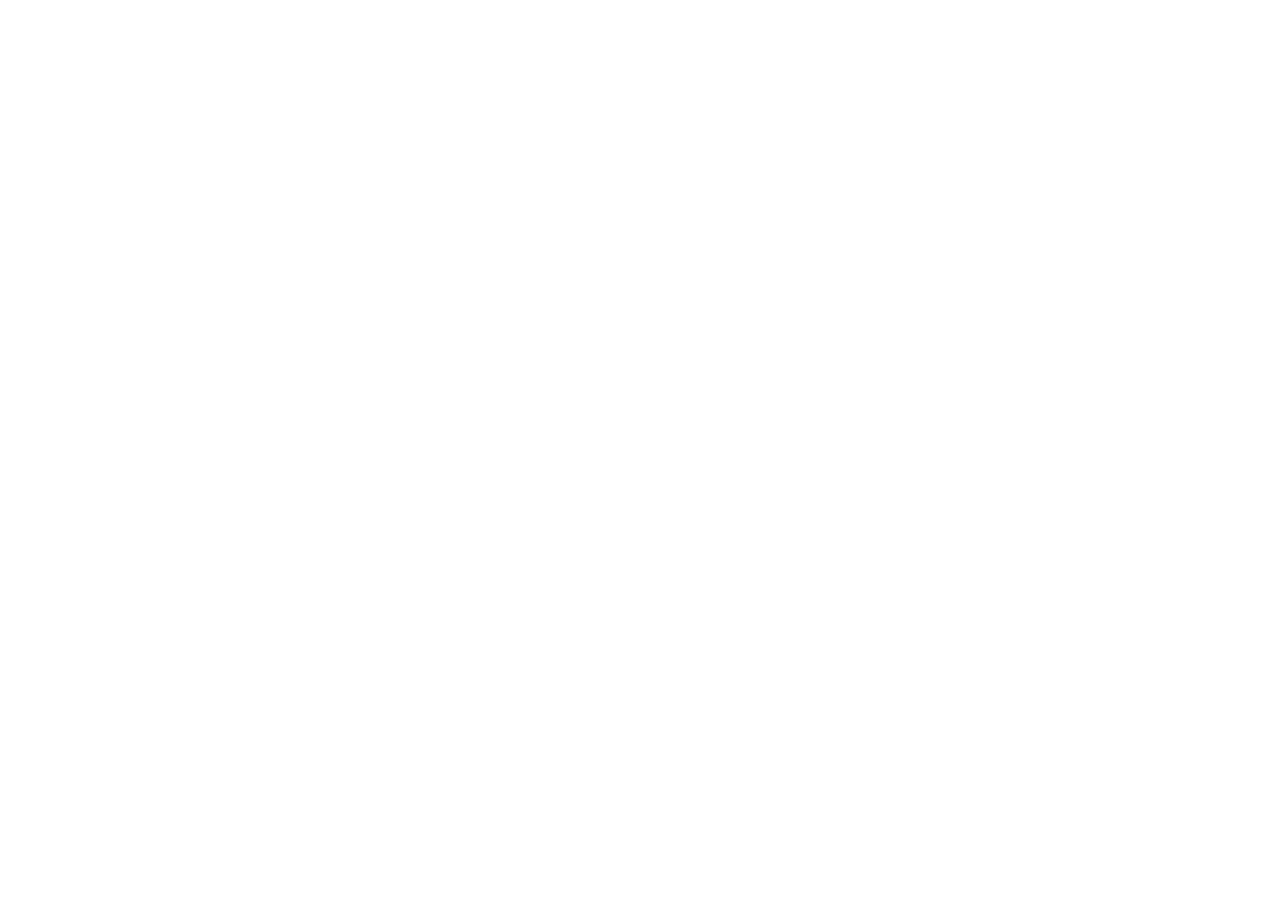
==== hp/index.html @ 1f4e2b97 "updating" ====
<!DOCTYPE html>
<html>
	<head>
		<title></title>
		<meta charset="UTF-8">
		<meta name="viewport" content="width=device-width, initial-scale=1, maximum-scale=1, user-scalable=1.0">
		<link href='../css/reset.css' rel='stylesheet'> 
		<link href='css/style.css' rel='stylesheet'> 
	</head>

	<body>

		<div id='wrapper'>
			<video id='intro_video' width="100%" autoplay>
			  <source src="video/hp_omen.mp4" type="video/mp4">
			</video>
		</div>


		<script src='../js/jquery-1.11.2.min.js'></script>
		<script src='../js/mobile-detect.min.js'></script>
		<script src='js/script.js'></script>
	</body>

</html>
---- hp/css/style.css ----
html {
	width: 100%;
	height: 100%;
}

body {
	width: 100%;
	height: 100%;
	position: absolute;
	
}

#wrapper {
	width: 960px;
	position: relative;
	margin: 0 auto;
}

#intro_video {
	margin-top: 100px;
}
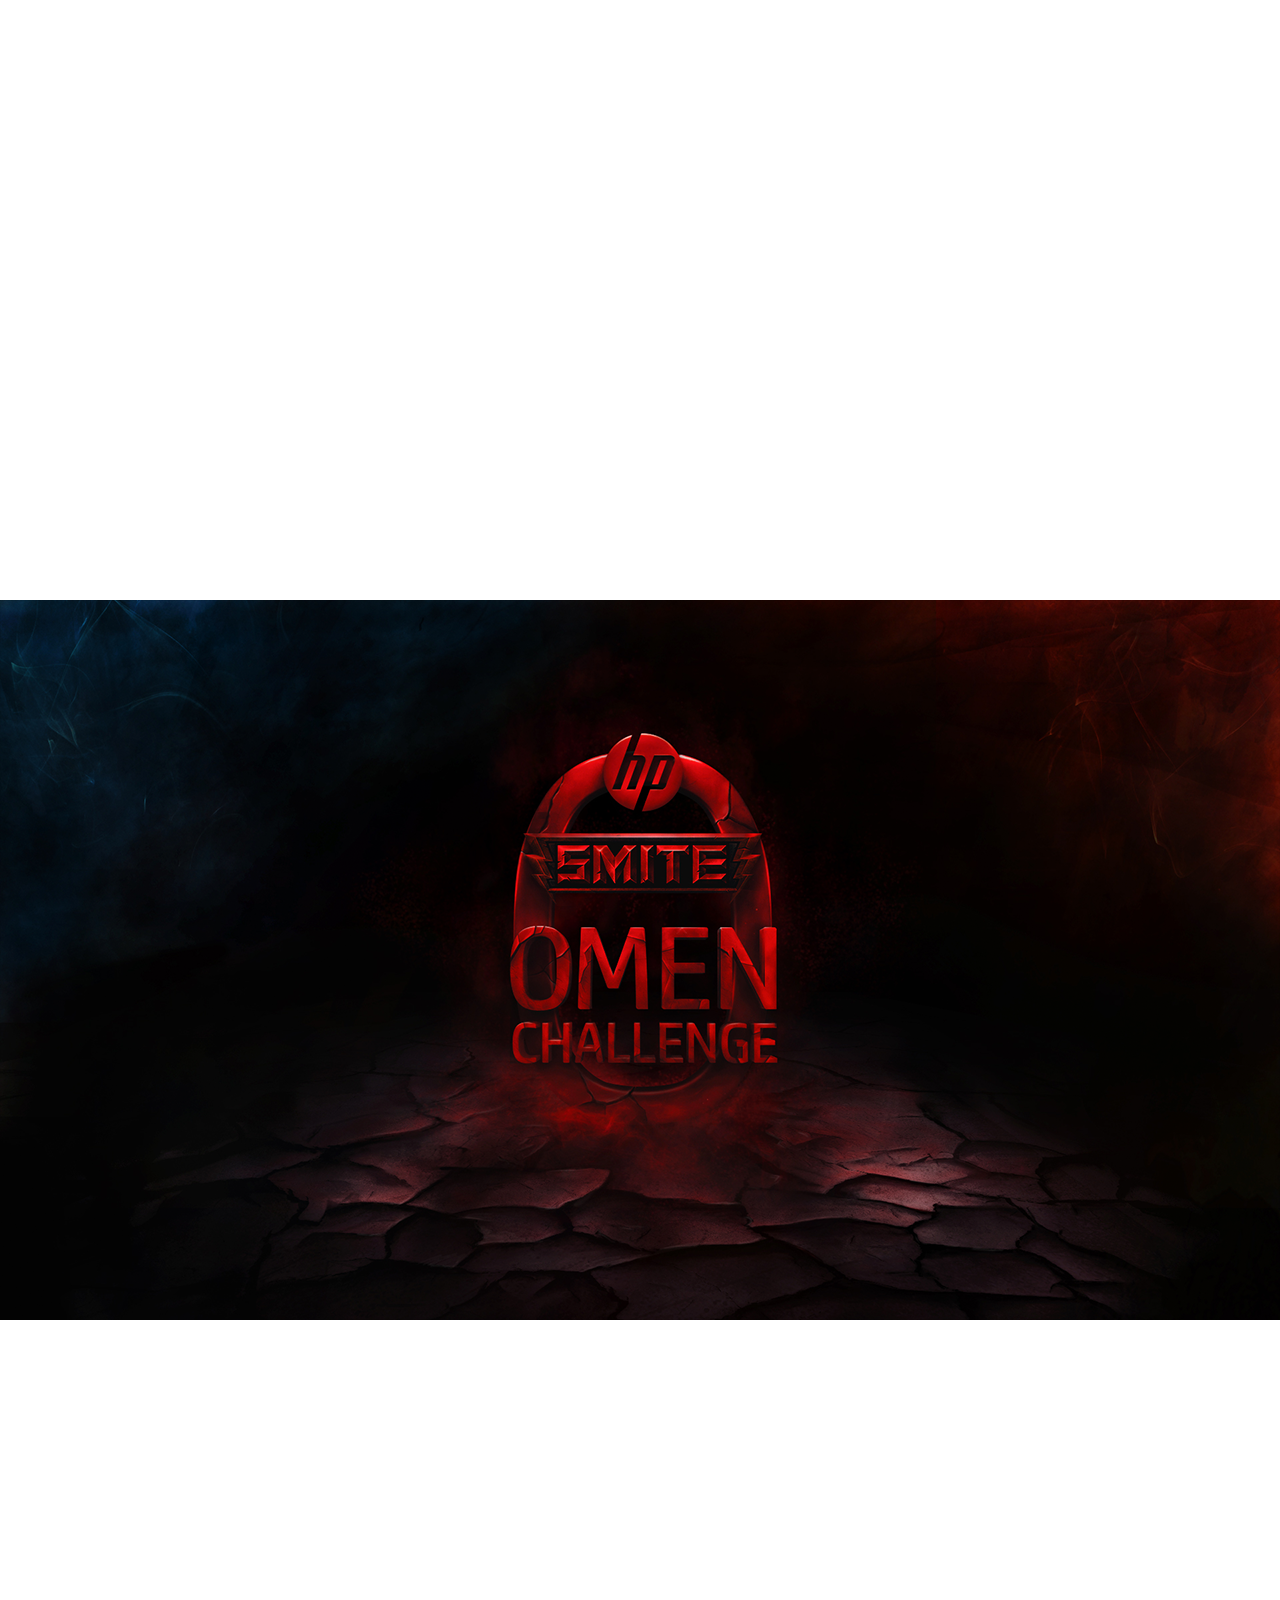
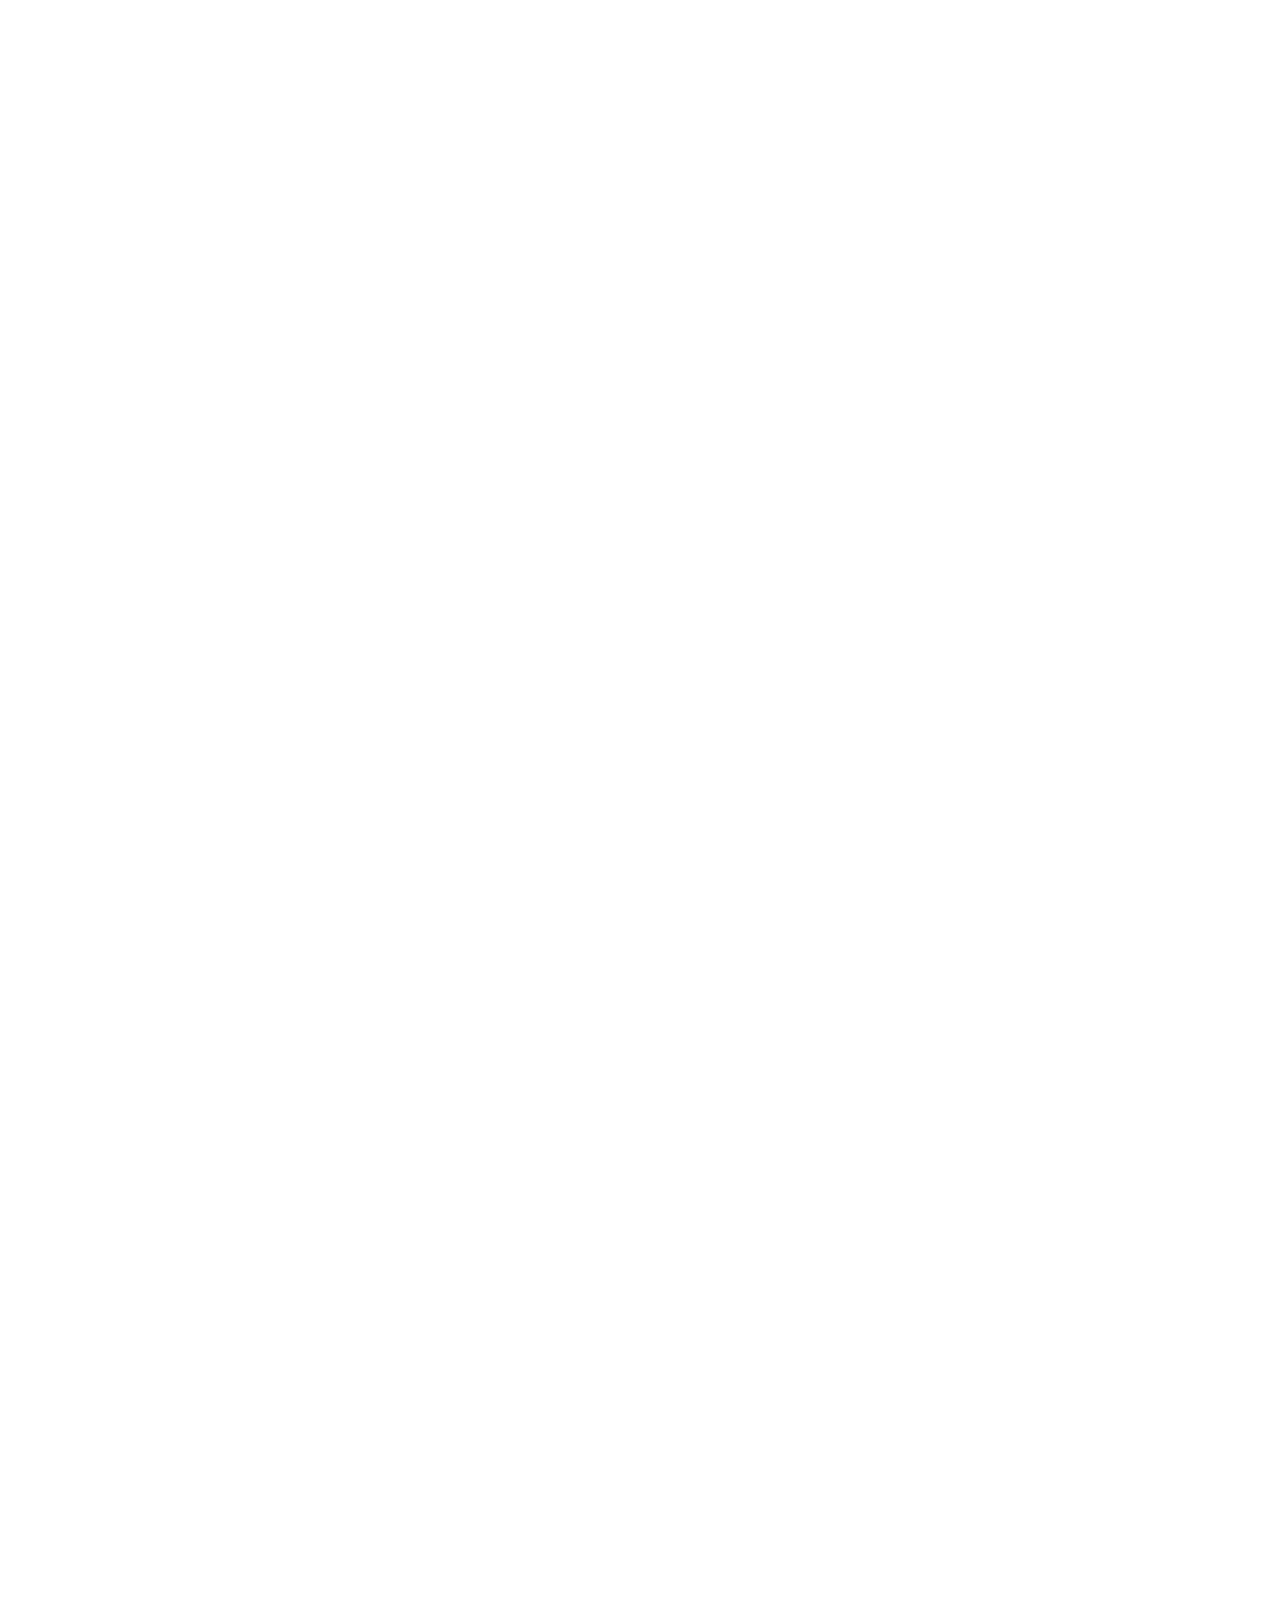
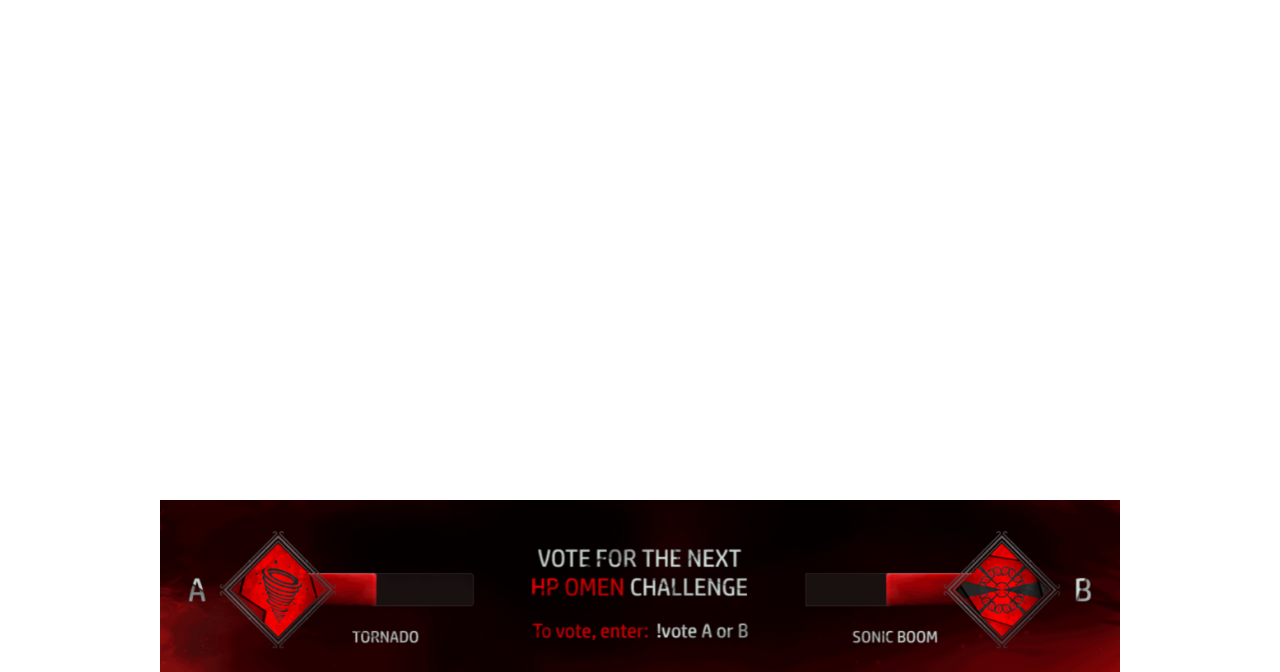
==== commit 060913a2: "updating hp" ====
--- a/hp/index.html
+++ b/hp/index.html
@@ -11,10 +11,37 @@
 	<body>
 
 		<div id='wrapper'>
-			<video id='intro_video' width="100%" autoplay>
-			  <source src="video/hp_omen.mp4" type="video/mp4">
-			</video>
+
+			<div id='text_intro'>
+			</div>
+
+			<div id='img_intro'></div>
+
+			<div id='description'>
+				<div id='description_text'></div>
+				<div id='description_video'>
+					<iframe src="https://player.vimeo.com/video/129661946?color=fc0532&title=0&byline=0&portrait=0" frameborder="0" webkitallowfullscreen mozallowfullscreen allowfullscreen></iframe>
+				</div>
+			</div>
+			
+			<div id='countdown'>
+				<div id='countdown_description'></div>
+				<div id='countdown_video'>
+					<video autoplay loop>
+					  <source src="video/countdown.mp4" type="video/mp4">
+					</video>
+				</div>
+			</div>
+
+			<div id='voting'>
+				<div id='voting_text'></div>
+				<div class='voting_image' id='vote1'></div>
+			</div>
+
 		</div>
+
+		<!-- <iframe src="https://player.vimeo.com/video/129661946?color=fc0532&title=0&byline=0&portrait=0"  frameborder="0" webkitallowfullscreen mozallowfullscreen allowfullscreen></iframe> -->
+
 
 
 		<script src='../js/jquery-1.11.2.min.js'></script>
--- a/hp/css/style.css
+++ b/hp/css/style.css
@@ -10,12 +10,110 @@
 	
 }
 
+
+
 #wrapper {
-	width: 960px;
+	width: 100%;
 	position: relative;
 	margin: 0 auto;
 }
 
-#intro_video {
-	margin-top: 100px;
-}+#text_intro {
+	width: 100%;
+	height: 600px;
+	position: relative;
+}
+
+
+#img_intro {
+	width: 100%;
+	position: relative;
+	background: url('../img/bg_video.png');
+	background-size: cover;
+}
+
+#description {
+	width: 100%;
+	position: relative;
+}
+
+#description_text {
+	width: 100%;
+	position: relative;
+	height: 500px;
+}
+
+#description_video {
+	width: 100%;
+	height: 540px;
+	position: relative;
+/*	width: 960px;*/
+/*	margin: 0 auto;*/
+	
+}
+
+
+
+iframe {
+	position: relative;
+	width: 960px;
+	height: 540px;
+	float: right;
+/*	margin-left: 100px;*/
+
+}
+
+
+#countdown {
+	width: 100%;
+	position: relative;
+}
+
+#countdown_description {
+	position: relative;
+	width: 100%;
+	height: 400px;
+
+}
+
+#countdown_video {
+	width: 100%;
+	height: 540px;
+	position: relative;
+		/*width: 960px;
+		margin: 0 auto;*/
+}
+
+video {
+	width: 960px;
+	height: 540px;
+	margin:0;
+    padding:0;  
+/*    float: right;*/
+
+}
+
+#voting {
+	width: 100%;
+	position: relative;
+}
+
+#voting_text {
+	width: 100%;
+	position: relative;
+	height: 400px;
+}
+
+.voting_image {
+	width: 960px;
+	height: 172px;
+	background-color: black;
+	position: relative;
+	margin: 0 auto;
+/*	margin-top: 5px;*/
+}
+
+#vote1 {
+	background: url('../img/gif_7.gif');
+	background-size: cover;
+}
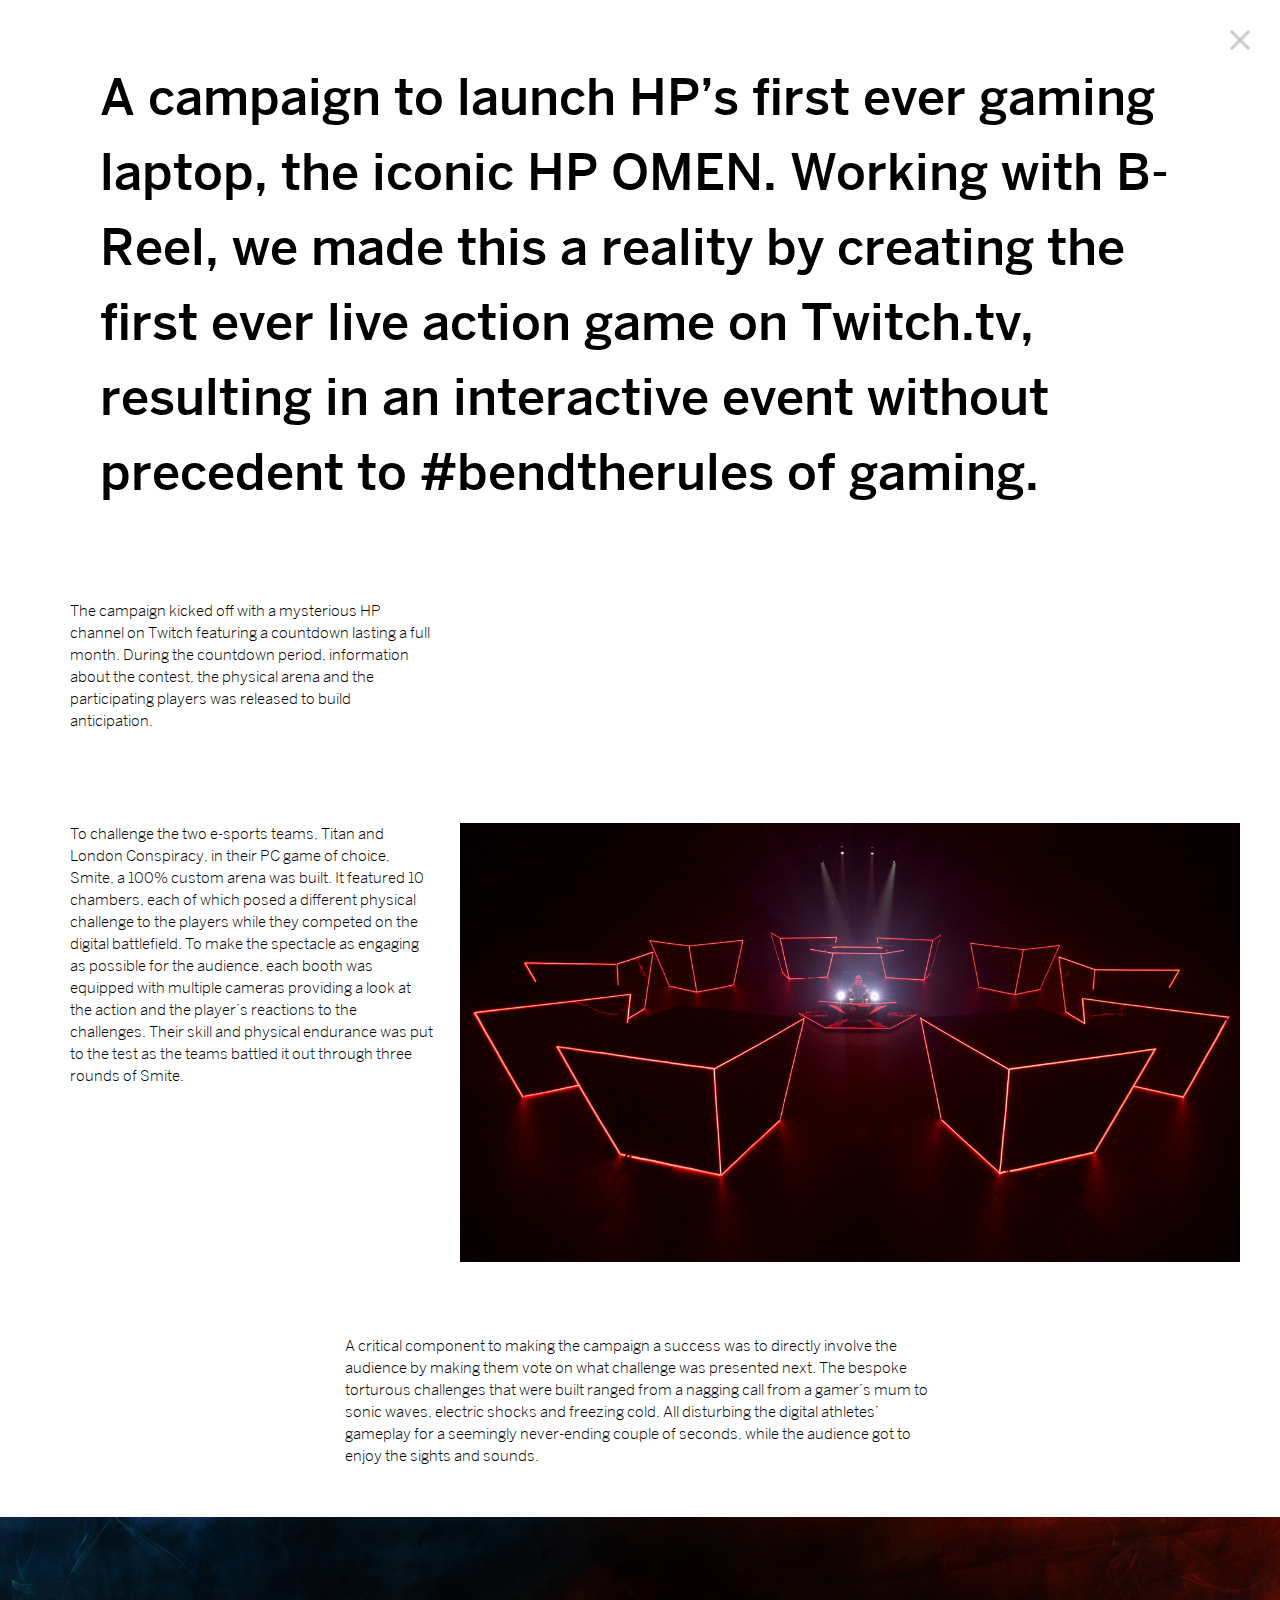
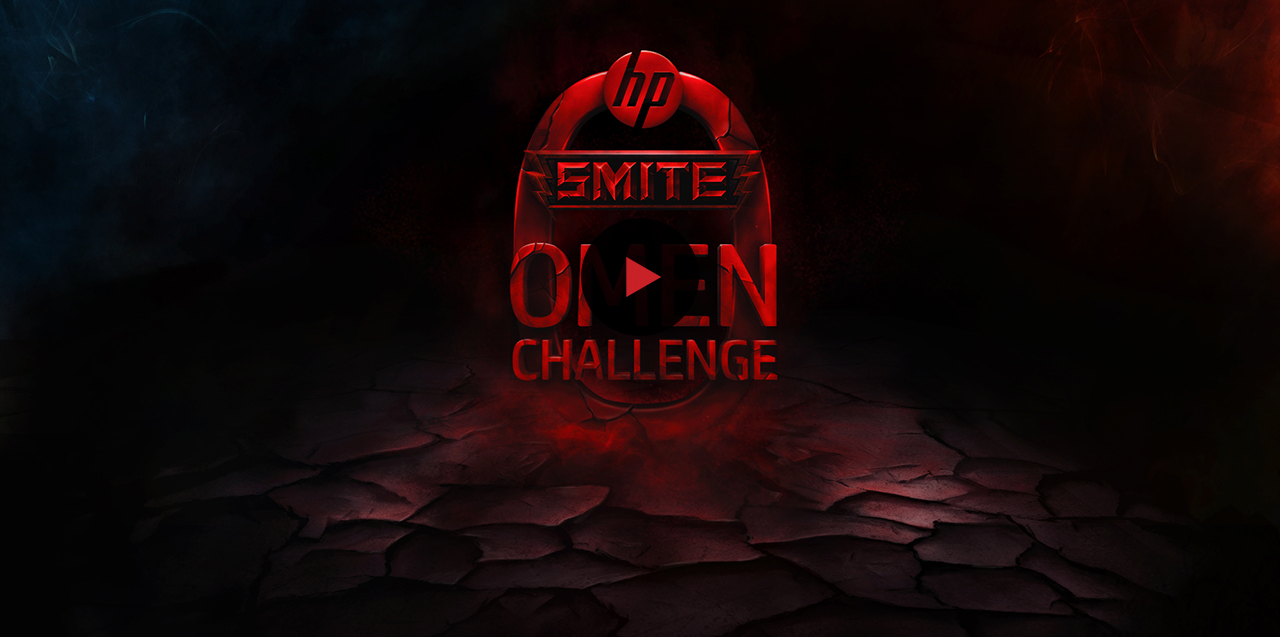
==== commit 4f1a3e83: "hp omen design" ====
--- a/hp/index.html
+++ b/hp/index.html
@@ -11,39 +11,67 @@
 	<body>
 
 		<div id='wrapper'>
+			<a href='../index.html'>
+				<div id='back'></div>
+			</a>
 
 			<div id='text_intro'>
+				<h1>A campaign to launch HP’s first ever gaming laptop, the iconic HP OMEN. Working with B-Reel, we made this a reality by creating the first ever live action game on Twitch.tv, resulting in an interactive event without precedent to #bendtherules of gaming.</h1> 
 			</div>
 
-			<div id='img_intro'></div>
+			<!-- <div id='img_intro'></div> -->
+
+			<div class='row' id='countdown'>
+				<div class='row_content'>
+					<div class='left_text'id='countdown_description'>
+						<p>The campaign kicked off with a mysterious HP channel on Twitch featuring a countdown lasting a full month. During the countdown period, information about the contest, the physical arena and the participating players was released to build anticipation.</p>
+					</div>
+
+					<div class='right_image' id='countdown_video'>
+						<div class='mobile_video'></div>
+						<video autoplay loop>
+						  <source src="video/countdown.mp4" type="video/mp4">
+						</video>
+					</div>
+				</div>
+			</div>
+
+			<div class='row' id='arena'>
+				<div class='row_content'>
+					<div class='left_text'id='arena_description'>
+						<p>To challenge the two e-sports teams, Titan and London Conspiracy, in their PC game of choice, Smite, a 100% custom arena was built. It featured 10 chambers, each of which posed a different physical challenge to the players while they competed on the digital battlefield. To make the spectacle as engaging as possible for the audience, each booth was equipped with multiple cameras providing a look at the action and the player’s reactions to the challenges. Their skill and physical endurance was put to the test as the teams battled it out through three rounds of Smite.</p>
+					</div>
+					<div class='right_image' id='arena_img'>
+						<img id='arena_image' src='img/arena.png'>
+					</div>
+				</div>
+			</div>
+
 
 			<div id='description'>
-				<div id='description_text'></div>
+				<div id='description_text'>
+					<p>A critical component to making the campaign a success was to directly involve the audience by making them vote on what challenge was presented next. The bespoke torturous challenges that were built ranged from a nagging call from a gamer’s mum to sonic waves, electric shocks and freezing cold. All disturbing the digital athletes’ gameplay for a seemingly never-ending couple of seconds, while the audience got to enjoy the sights and sounds.</p>
+				</div>
 				<div id='description_video'>
-					<iframe src="https://player.vimeo.com/video/129661946?color=fc0532&title=0&byline=0&portrait=0" frameborder="0" webkitallowfullscreen mozallowfullscreen allowfullscreen></iframe>
+
+					<iframe id='vimeo_video' src="https://player.vimeo.com/video/129661946?color=fc0532&title=0&byline=0&portrait=0" frameborder="0" webkitallowfullscreen mozallowfullscreen allowfullscreen></iframe>
+					<div id='iframe_cover'></div>
 				</div>
 			</div>
 			
-			<div id='countdown'>
-				<div id='countdown_description'></div>
-				<div id='countdown_video'>
-					<video autoplay loop>
-					  <source src="video/countdown.mp4" type="video/mp4">
-					</video>
-				</div>
-			</div>
 
-			<div id='voting'>
+
+			<!-- <div id='voting'>
 				<div id='voting_text'></div>
 				<div class='voting_image' id='vote1'></div>
-			</div>
+			</div> -->
 
 		</div>
 
 		<!-- <iframe src="https://player.vimeo.com/video/129661946?color=fc0532&title=0&byline=0&portrait=0"  frameborder="0" webkitallowfullscreen mozallowfullscreen allowfullscreen></iframe> -->
 
 
-
+		<script src="http://a.vimeocdn.com/js/froogaloop2.min.js"></script>
 		<script src='../js/jquery-1.11.2.min.js'></script>
 		<script src='../js/mobile-detect.min.js'></script>
 		<script src='js/script.js'></script>
--- a/hp/css/style.css
+++ b/hp/css/style.css
@@ -10,7 +10,32 @@
 	
 }
 
-
+#back {
+	width: 20px;
+	height: 20px;
+	position: fixed;
+	top: 30px;
+	right: 30px;
+	background:url('../img/back_2.png');
+	background-size: cover;
+	cursor: pointer;
+	z-index: 999;
+}
+
+@font-face{
+	font-family: gothic;
+    src: url('../fonts/tradeGothic.woff');
+}
+
+@font-face{
+	font-family: benton;
+    src: url('../fonts/benton.woff');
+}
+
+@font-face{
+	font-family: benton_medium;
+    src: url('../fonts/benton_medium.woff');
+}
 
 #wrapper {
 	width: 100%;
@@ -20,10 +45,31 @@
 
 #text_intro {
 	width: 100%;
-	height: 600px;
-	position: relative;
-}
-
+
+	position: relative;
+
+}
+
+h1 {
+	font-family: benton_medium;
+	padding: 100px;
+	padding-top: 60px;
+	padding-bottom: 60px;
+	font-size: 50px;
+	line-height: 75px;
+}
+
+p {
+	font-family: benton, Helvetica, sans-serif;
+	padding-left: 30px;
+	padding-right: 25px;
+	font-size: 15px;
+	line-height: 22px;
+	/*color: #888888;*/
+	color:black;
+	font-weight: 400;
+
+}
 
 #img_intro {
 	width: 100%;
@@ -32,88 +78,221 @@
 	background-size: cover;
 }
 
+
+
+
+.row {
+	width: 100%;
+	max-width: 1200px;
+	position: relative;
+	margin: 0 auto;
+	margin-top: 30px;
+	margin-bottom: 70px;
+
+}
+
+.row_content {
+	width: 100%;
+	display: flex;
+	position: relative;
+	margin: 0 auto;
+}
+
+.left_text {
+	width: 35%;
+/*	height: 100px;*/
+	float: left;
+}
+
+.right_image {
+	width: 65%;
+	float: right;
+	height: auto;
+}
+
+
+video {
+	width: 100%;
+	height: auto;
+}
+
+.mobile_video {
+	display: none;
+}
+
+#arena_image{
+	width: 100%;
+	height: auto;
+}
+
+
+
+
+
 #description {
 	width: 100%;
 	position: relative;
+	margin-top: 30px;
+/*	padding-bottom: 100px;*/
 }
 
 #description_text {
-	width: 100%;
-	position: relative;
-	height: 500px;
-}
-
-#description_video {
-	width: 100%;
-	height: 540px;
-	position: relative;
-/*	width: 960px;*/
-/*	margin: 0 auto;*/
-	
-}
-
-
-
-iframe {
-	position: relative;
-	width: 960px;
-	height: 540px;
-	float: right;
-/*	margin-left: 100px;*/
-
-}
-
-
-#countdown {
-	width: 100%;
-	position: relative;
-}
-
-#countdown_description {
-	position: relative;
-	width: 100%;
-	height: 400px;
-
-}
-
-#countdown_video {
-	width: 100%;
-	height: 540px;
-	position: relative;
-		/*width: 960px;
-		margin: 0 auto;*/
-}
-
-video {
-	width: 960px;
-	height: 540px;
-	margin:0;
-    padding:0;  
-/*    float: right;*/
-
-}
-
-#voting {
-	width: 100%;
-	position: relative;
-}
-
-#voting_text {
-	width: 100%;
-	position: relative;
-	height: 400px;
-}
-
-.voting_image {
-	width: 960px;
-	height: 172px;
-	background-color: black;
-	position: relative;
-	margin: 0 auto;
-/*	margin-top: 5px;*/
-}
-
-#vote1 {
-	background: url('../img/gif_7.gif');
-	background-size: cover;
-}
+	width: 650px;
+	position: relative;
+	margin: 0 auto;
+/*	margin-left: 30px;*/
+	margin-bottom: 50px; 
+/*	height: 500px;*/
+}
+
+
+
+	#description_video {
+		width: 100%;
+		overflow: hidden;
+		position: relative;
+		padding-bottom: 56.25%;
+		height: 0;
+	}
+
+	#iframe_cover {
+		position: absolute;
+		top:0;
+	    left: 0;
+	    width: 100%;
+	    height: 100%;
+	    background: url('../img/vimeo_cover.png');
+	    background-size: cover;
+	    cursor: pointer;
+
+	}
+
+	#description_video iframe {
+	    position: absolute;
+	    top:0;
+	    left: 0;
+	    width: 100%;
+	    height: 100%;
+	}
+
+
+
+
+@media only screen
+and (max-width: 960px){
+
+	html {
+		width: 100%;
+		height: 100%;
+	}
+
+	body {
+		width: 100%;
+		height: 100%;
+		position: absolute;
+	}
+
+	h1 {
+		font-family: gothic;
+		padding-left: 40px;
+		padding-right: 40px;
+		padding-top: 40px;
+		padding-bottom: 20px;
+		font-size: 40px;
+		line-height: 60px;
+	}
+
+	p {
+		padding: 40px;
+		padding-top: 20px;
+	}
+
+	.row {
+		margin-top: 0px;
+		margin-bottom: 20px;
+	}
+
+	.row_content {
+		width: 100%;
+		display: inline-block;
+		position: relative;
+		margin: 0 auto;
+		height: auto;
+	}
+
+	.left_text {
+		width: 100%;
+		position: relative;
+	}
+
+	.right_image {
+		width: 100%;
+		position: relative;
+		height: auto;
+	}
+
+
+	video {
+		width: 100%;
+		height: auto;
+	}
+
+
+	#description {
+		margin-top: 0px;
+		/*margin-bottom: 20px;*/
+	}
+
+	#description_text {
+		width: 100%;
+		margin-bottom: 0px;	
+	}
+
+
+
+	#description_video {
+		width: 100%;
+		overflow: hidden;
+		position: relative;
+		padding-bottom: 56.25%;
+		height: 0;
+	}
+
+	#description_video iframe {
+	    position: absolute;
+	    top:0;
+	    left: 0;
+	    width: 100%;
+	    height: 100%;
+	}
+
+}
+
+video::-webkit-media-controls {
+    display:none !important;
+}
+
+/* PHONES */
+@media only screen
+and (max-device-width : 667px) {
+	h1 {
+		font-family: benton_medium;
+		padding-left: 40px;
+		padding-right: 40px;
+		padding-top: 40px;
+		padding-bottom: 20px;
+		font-size: 20px;
+		line-height: 35px;
+	}
+
+	.mobile_video {
+		display: inline-block;
+		position: absolute;
+		top:0;
+	    left: 0;
+	    width: 100%;
+	    height: 100%;
+		background: url('../img/mobile_countdown.png');
+		background-size: cover;
+	}
+}
